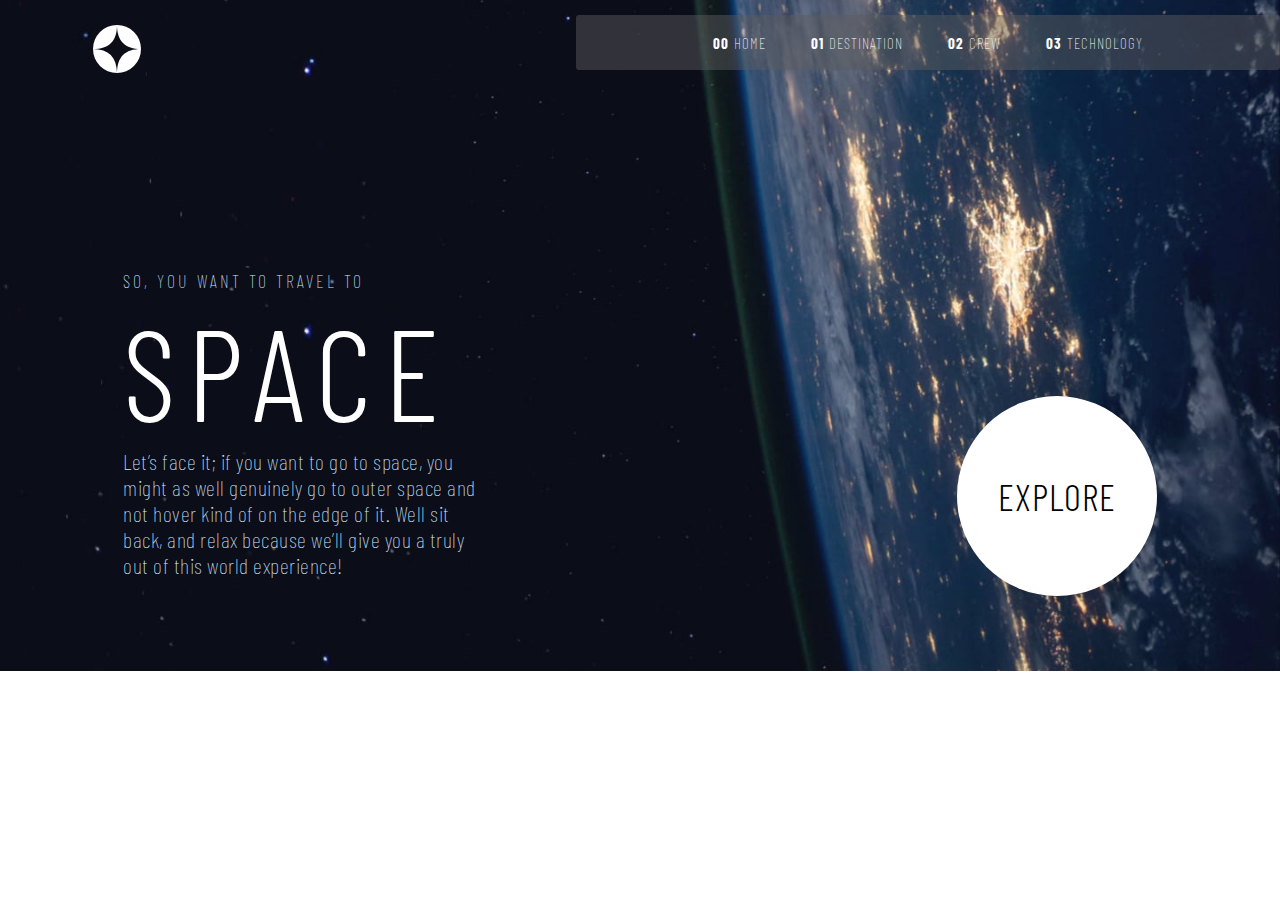
==== index.html @ 0461a0ed "segundo-commit" ====
<!DOCTYPE html>
<html lang="en">
<head>
  <meta charset="UTF-8">
  <meta name="viewport" content="width=device-width, initial-scale=1.0">

  <link rel="icon" type="image/png" sizes="32x32" href="./assets/favicon-32x32.png">
  <link rel="stylesheet" href="estilos.css">
  
  <title>Frontend Mentor | Space tourism website</title>
</head>
<body>
  <section class="inicio-space">
    <div class="contenido-space-centrado">
    <div class="menu-space">
      <div class="logo-space">
        <img src="../starter-code/assets/shared/logo.svg" alt="">
      </div>
      <div class="menu-links-space">
      
        <a href="#" class="links"><span>00</span> HOME</a>
        <a href="#" class="links"><span>01</span>DESTINATION</a>
        <a href="#" class="links"><span>02</span>CREW</a>
        <a href="#" class="links"><span>03</span>TECHNOLOGY</a>
      </div>
      
      <div class="hamburguer_menu">
        <img src="../starter-code/assets/shared/icon-hamburger.svg" alt="">
      </div>
    </div>




    <div class="textos-contendor-space">

    <div class="description-space">
      <h3 class="subtitle_space">So, you want to travel to</h3>
      <h1 class="title_space">Space</h1>
      <p class="paragraph_space">Let’s face it; if you want to go to space, you might as well genuinely go to 
        outer space and not hover kind of on the edge of it. Well sit back, and relax 
        because we’ll give you a truly out of this world experience!</p>
    </div>
      <div class="contendio-circle_explorer">
        <div class="circle_explore">
          <p class="explore">Explore</p>
        </div>
      </div>
   
  </div>

  </div>

  </section>
</body>
</html>
---- estilos.css ----
@import url('https://fonts.googleapis.com/css2?family=Barlow+Condensed:wght@200;300;500&display=swap');

*{
    margin: 0;
    padding: 0;
    box-sizing: border-box;
}
body{
    font-family: 'Barlow Condensed', sans-serif;
}
.inicio-space{
    width: 100%;
    overflow: hidden;
    background-image: url(../starter-code/assets/home/background-home-mobile.jpg);
    background-size: cover;
    background-position: center;
    background-repeat: no-repeat;
}
.contenido-space-centrado{
    width: 90%;
    margin: 0 auto;
}
.menu-space{
    width: 90%;
    margin: 0 auto;
    display: flex;
    justify-content: space-between;
    margin-top: 25px;
    align-items: center;
}
.menu-links-space{
    display: none;
}
.description-space{
    display: flex;
    flex-direction: column;
    gap: 25px;
    margin-top: 40px;
    text-align: center;
    color: rgb(208, 229, 255);
}
.subtitle_space{
    font-size: 17px;
    text-transform: uppercase;
    font-weight: 100;
    letter-spacing: 3px;
}
.title_space{
    font-size: 80px;
    letter-spacing: 12px;
    font-weight: 350;
    text-transform: uppercase;
    color: #fff;
}
.paragraph_space{
    font-size: 18px;
    font-weight: lighter;
    letter-spacing: .5px;
}

.circle_explore{
    margin: 60px auto 30px;
   
    display: flex;
  justify-content: center;
  align-items: center;
  width: 160px;
  height: 160px;
  border-radius: 50%;
  background-color: rgb(255, 255, 255);
  position: relative;
    
}
.explore{
    font-size: 27px;
    letter-spacing: 1px;
    font-weight: 200;
    text-transform: uppercase;
    text-align: center;
  position: absolute;
  top: 50%;
  left: 50%;
  transform: translate(-50%, -50%);

}


/*diseño de tableta*/
@media(min-width:600px){
    .hamburguer_menu{
        display: none;
    }
    .menu-links-space{
        display: flex;
        background-color: #191826;
        position: absolute;
        top: 0;
        right: 0;
        gap: 25px;
        padding:0 30px;
        height: 80px;
        align-items: center;
    }
    .links{
        color: #fff;
        text-decoration: none;
        letter-spacing: 1px;
        font-weight: 100;
        font-size: 14px;
        padding-top: 30px;
        padding-bottom: 30px;
    }
    .links:hover{
        border-bottom: 2px solid #fff;
    }
    .menu-links-space span{
        display: none;
    }

    .description-space{
        margin-top: 100px;
        gap: 10px;
    }
    .subtitle_space{
        font-size: 18px;
    }
    .title_space{
        font-size: 150px;
        font-weight: 350;
    }
    .paragraph_space{
        width: 77%;
        margin: 0 auto;
    }
    .circle_explore{
        margin: 250px auto 50px;
       
        display: flex;
      justify-content: center;
      align-items: center;
      width: 200px;
      height: 200px;
      border-radius: 50%;
      background-color: rgb(255, 255, 255);
      position: relative;
        
    }
    
    .explore{
        font-size: 37px;
        letter-spacing: 1px;
        font-weight: 300;
        text-transform: uppercase;
        text-align: center;
      position: absolute;
      top: 50%;
      left: 50%;
      transform: translate(-50%, -50%);
    
    }

}









/*diseño de escritorio*/
@media (min-width:800px) {
    .inicio-space{
        width: 100%;
        overflow: hidden;
        background-image: url(../starter-code/assets/home/background-home-desktop.jpg);
        background-size: cover;
        background-position: center;
    }
    .contenido-space-centrado{
        width: 95%;
        margin: 0 auto;
    }
    /*menu*/
    .menu-links-space{
        border-radius: 3px;
        background-color: #5b5b5f7a;
        position: absolute;
        top: 15px;
        gap: 45px;
        width: 55%;
        height: 55px;
        align-items: center;
        padding: 0px;
        justify-content: center;
    }
    .links{
        display: flex;
        gap: 5px;
        color: #fff;
        text-decoration: none;
        letter-spacing: 1px;
        font-weight: 100;
        font-size: 15px;
        padding-top: 16px;
        padding-bottom: 16px;
    }
   
    .menu-links-space span{
        display: flex;
        color: #fff;
        font-weight: bold;
    }

    /*contenido textos*/
    .textos-contendor-space{
        display: flex;
        width: 85%;
        margin: 70px auto;
        justify-content: space-between;
        align-items: center;
    }
    .description-space{
        width: 35%;
        text-align: start;
        gap: 0;
    }
    .title_space{
        font-size: 130px;
        font-weight: 300;
    }
    .paragraph_space{
        width: 100%;
        font-size: 22px;
    }
    .circle_explore{
        margin: 250px auto 5px;
    }
   

    
    
}
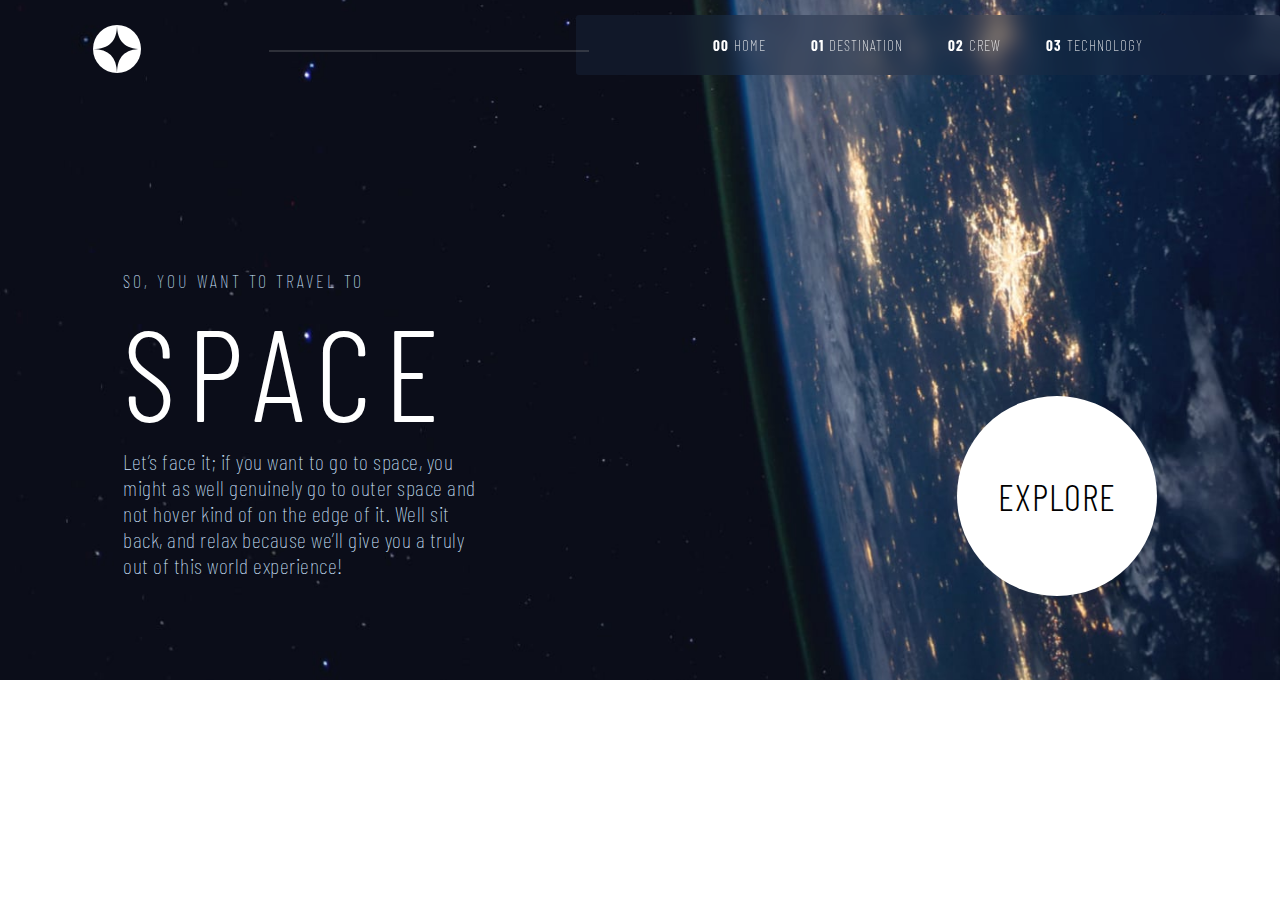
==== commit a2fc308a: "commit" ====
--- a/index.html
+++ b/index.html
@@ -13,19 +13,22 @@
   <section class="inicio-space">
     <div class="contenido-space-centrado">
     <div class="menu-space">
+      
       <div class="logo-space">
-        <img src="../starter-code/assets/shared/logo.svg" alt="">
+        <img src="./starter-code/assets/shared/logo.svg" alt="">
       </div>
-      <div class="menu-links-space">
+
+      <div class="linea_horizontal"></div>
       
-        <a href="#" class="links"><span>00</span> HOME</a>
-        <a href="#" class="links"><span>01</span>DESTINATION</a>
-        <a href="#" class="links"><span>02</span>CREW</a>
+      <div class="menu-links-space">      
+        <a href="./index.html" class="links"><span>00</span> HOME</a>
+        <a href="./destination/destination-mars.html" class="links"><span>01</span>DESTINATION</a>
+        <a href="./crew/crew1.html" class="links"><span>02</span>CREW</a>
         <a href="#" class="links"><span>03</span>TECHNOLOGY</a>
       </div>
       
       <div class="hamburguer_menu">
-        <img src="../starter-code/assets/shared/icon-hamburger.svg" alt="">
+        <img src="./starter-code/assets/shared/icon-hamburger.svg" alt="">
       </div>
     </div>
 
--- a/estilos.css
+++ b/estilos.css
@@ -9,9 +9,10 @@
     font-family: 'Barlow Condensed', sans-serif;
 }
 .inicio-space{
+    height: 100%;
     width: 100%;
     overflow: hidden;
-    background-image: url(../starter-code/assets/home/background-home-mobile.jpg);
+    background-image: url(./starter-code/assets/home/background-home-mobile.jpg);
     background-size: cover;
     background-position: center;
     background-repeat: no-repeat;
@@ -31,10 +32,20 @@
 .menu-links-space{
     display: none;
 }
+
+
+.linea_horizontal{
+    display: none;
+    width: 25%;
+    left: 21%;
+    z-index: 100;
+    position: absolute;
+    border-bottom: 2px solid rgba(142, 142, 142, 0.273);
+}
 .description-space{
     display: flex;
     flex-direction: column;
-    gap: 25px;
+    gap: 5px;
     margin-top: 40px;
     text-align: center;
     color: rgb(208, 229, 255);
@@ -59,8 +70,8 @@
 }
 
 .circle_explore{
-    margin: 60px auto 30px;
-   
+    margin: 65px auto ;
+   margin-bottom: 170px;
     display: flex;
   justify-content: center;
   align-items: center;
@@ -74,7 +85,7 @@
 .explore{
     font-size: 27px;
     letter-spacing: 1px;
-    font-weight: 200;
+    font-weight: 300;
     text-transform: uppercase;
     text-align: center;
   position: absolute;
@@ -92,7 +103,8 @@
     }
     .menu-links-space{
         display: flex;
-        background-color: #191826;
+        background-color: rgba(32, 38, 78, 0.416);
+        backdrop-filter: blur(10px);
         position: absolute;
         top: 0;
         right: 0;
@@ -111,7 +123,10 @@
         padding-bottom: 30px;
     }
     .links:hover{
-        border-bottom: 2px solid #fff;
+        color: #d3d3d3;
+    }
+    .links:active , .links:focus{
+        border-bottom: 3px solid #fff;
     }
     .menu-links-space span{
         display: none;
@@ -174,10 +189,11 @@
     .inicio-space{
         width: 100%;
         overflow: hidden;
-        background-image: url(../starter-code/assets/home/background-home-desktop.jpg);
+        background-image: url(./starter-code/assets/home/background-home-desktop.jpg);
         background-size: cover;
         background-position: center;
     }
+  
     .contenido-space-centrado{
         width: 95%;
         margin: 0 auto;
@@ -185,15 +201,20 @@
     /*menu*/
     .menu-links-space{
         border-radius: 3px;
-        background-color: #5b5b5f7a;
+        background-color: rgba(27, 42, 65, 0.416);
+        backdrop-filter: blur(10px);
         position: absolute;
         top: 15px;
         gap: 45px;
         width: 55%;
-        height: 55px;
+        height: 60px;
         align-items: center;
-        padding: 0px;
+        padding-right: 10px;
+        padding-left: 10px;
         justify-content: center;
+    }
+    .linea_horizontal{
+        display: flex;
     }
     .links{
         display: flex;
@@ -203,8 +224,8 @@
         letter-spacing: 1px;
         font-weight: 100;
         font-size: 15px;
-        padding-top: 16px;
-        padding-bottom: 16px;
+        padding-top: 19px;
+        padding-bottom: 19px;
     }
    
     .menu-links-space span{
@@ -218,6 +239,7 @@
         display: flex;
         width: 85%;
         margin: 70px auto;
+        padding-bottom: 9px;
         justify-content: space-between;
         align-items: center;
     }
